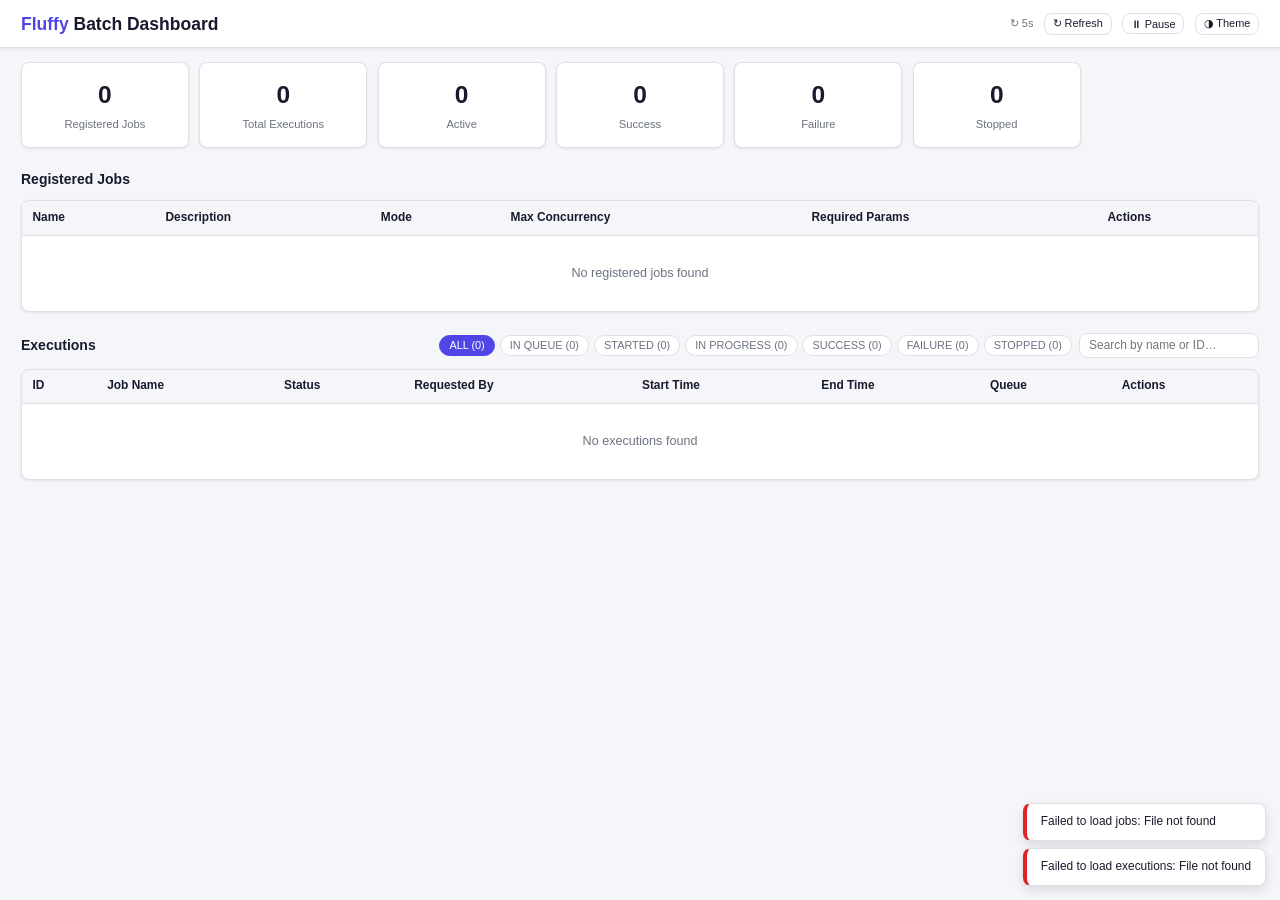
==== fluffy-batch-starter/src/main/resources/static/fluffy-dashboard/index.html @ 8038ce10 "Add dashboard: static assets, backend config, tests, and docs - DashboardProperties for configurable" ====
<!DOCTYPE html>
<html lang="en">
<head>
  <meta charset="UTF-8">
  <meta name="viewport" content="width=device-width, initial-scale=1.0">
  <title>Fluffy Batch Dashboard</title>
  <link rel="stylesheet" href="css/dashboard.css">
</head>
<body>

  <!-- Header -->
  <header class="header" role="banner">
    <div class="header-left">
      <div class="header-title"><span>Fluffy</span> Batch Dashboard</div>
      <span id="dashboard-title" style="display:none"></span>
    </div>
    <div class="header-right">
      <div id="auth-section" class="token-section" style="display:none">
        <label for="token-input" class="text-muted" style="font-size:0.82rem;">Token:</label>
        <input type="password" id="token-input" class="token-input" placeholder="Bearer token" autocomplete="off">
      </div>
      <span id="refresh-indicator" class="refresh-indicator"></span>
      <button id="btn-refresh" class="btn btn-sm" title="Refresh now">↻ Refresh</button>
      <button id="btn-toggle-pause" class="btn btn-sm" title="Pause / resume auto-refresh">⏸ Pause</button>
      <button id="theme-toggle" class="btn btn-sm" title="Toggle dark/light theme">◑ Theme</button>
    </div>
  </header>

  <main class="container" role="main">

    <!-- Summary Cards -->
    <section class="section" aria-label="Summary">
      <div id="summary-cards" class="summary-cards"></div>
    </section>

    <!-- Registered Jobs -->
    <section class="section" aria-label="Registered Jobs">
      <div class="section-header">
        <h2 class="section-title">Registered Jobs</h2>
      </div>
      <div class="table-wrap">
        <table>
          <thead>
            <tr>
              <th>Name</th>
              <th>Description</th>
              <th>Mode</th>
              <th>Max Concurrency</th>
              <th>Required Params</th>
              <th>Actions</th>
            </tr>
          </thead>
          <tbody id="jobs-tbody">
            <tr><td colspan="6" class="empty-state">Loading…</td></tr>
          </tbody>
        </table>
      </div>
    </section>

    <!-- Executions -->
    <section class="section" aria-label="Executions">
      <div class="section-header">
        <h2 class="section-title">Executions</h2>
        <div class="filters">
          <div id="status-filters" class="filter-group"></div>
          <input type="text" id="search-input" class="search-input" placeholder="Search by name or ID…" aria-label="Search executions">
        </div>
      </div>
      <div class="table-wrap">
        <table>
          <thead>
            <tr>
              <th>ID</th>
              <th>Job Name</th>
              <th>Status</th>
              <th>Requested By</th>
              <th>Start Time</th>
              <th>End Time</th>
              <th>Queue</th>
              <th>Actions</th>
            </tr>
          </thead>
          <tbody id="executions-tbody">
            <tr><td colspan="8" class="empty-state">Loading…</td></tr>
          </tbody>
        </table>
      </div>
    </section>

  </main>

  <!-- Detail Modal -->
  <div id="detail-modal" class="modal-overlay hidden" role="dialog" aria-modal="true" aria-label="Execution Details">
    <div class="modal">
      <div class="modal-header">
        <h3 class="modal-title">Execution Details</h3>
        <button class="modal-close" aria-label="Close">&times;</button>
      </div>
      <div id="detail-body"></div>
    </div>
  </div>

  <!-- Start Job Modal -->
  <div id="start-job-modal" class="modal-overlay hidden" role="dialog" aria-modal="true" aria-label="Start Job">
    <div class="modal">
      <div class="modal-header">
        <h3 class="modal-title" id="start-job-title">Start Job</h3>
        <button class="modal-close" aria-label="Close">&times;</button>
      </div>
      <form id="start-job-form"></form>
    </div>
  </div>

  <!-- Toast Container -->
  <div id="toast-container" class="toast-container" role="status" aria-live="polite"></div>

  <!-- Scripts (order matters) -->
  <script src="js/api-client.js"></script>
  <script src="js/state.js"></script>
  <script src="js/render.js"></script>
  <script src="js/events.js"></script>
  <script src="js/app.js"></script>
</body>
</html>
---- fluffy-batch-starter/src/main/resources/static/fluffy-dashboard/css/dashboard.css ----
/* ===== Fluffy Batch Dashboard — Stylesheet ===== */
:root {
  --bg: #f4f6f9;
  --surface: #ffffff;
  --border: #dde1e6;
  --text: #1a1a2e;
  --text-muted: #6b7280;
  --primary: #4f46e5;
  --primary-hover: #4338ca;
  --danger: #dc2626;
  --danger-hover: #b91c1c;
  --success: #16a34a;
  --warning: #d97706;
  --info: #2563eb;
  --radius: 8px;
  --shadow: 0 1px 3px rgba(0,0,0,0.08);
  --shadow-lg: 0 4px 12px rgba(0,0,0,0.12);
  --font: -apple-system, BlinkMacSystemFont, 'Segoe UI', Roboto, 'Helvetica Neue', Arial, sans-serif;
  --mono: 'SFMono-Regular', Consolas, 'Liberation Mono', Menlo, monospace;
}
[data-theme="dark"] {
  --bg: #0f172a;
  --surface: #1e293b;
  --border: #334155;
  --text: #e2e8f0;
  --text-muted: #94a3b8;
  --shadow: 0 1px 3px rgba(0,0,0,0.3);
  --shadow-lg: 0 4px 12px rgba(0,0,0,0.4);
}
*, *::before, *::after { box-sizing: border-box; margin: 0; padding: 0; }
html { font-size: 14px; }
body {
  font-family: var(--font);
  background: var(--bg);
  color: var(--text);
  line-height: 1.5;
  min-height: 100vh;
}
a { color: var(--primary); text-decoration: none; }
a:hover { text-decoration: underline; }

/* --- Header --- */
.header {
  background: var(--surface);
  border-bottom: 1px solid var(--border);
  padding: 0.75rem 1.5rem;
  display: flex;
  align-items: center;
  justify-content: space-between;
  position: sticky;
  top: 0;
  z-index: 100;
  box-shadow: var(--shadow);
}
.header-left { display: flex; align-items: center; gap: 0.75rem; }
.header-title { font-size: 1.25rem; font-weight: 700; }
.header-title span { color: var(--primary); }
.header-right { display: flex; align-items: center; gap: 0.75rem; }

/* --- Buttons --- */
.btn {
  display: inline-flex;
  align-items: center;
  gap: 0.35rem;
  padding: 0.4rem 0.85rem;
  border: 1px solid var(--border);
  border-radius: var(--radius);
  background: var(--surface);
  color: var(--text);
  font-size: 0.85rem;
  cursor: pointer;
  transition: background 0.15s, border-color 0.15s;
  white-space: nowrap;
}
.btn:hover { background: var(--bg); }
.btn:focus-visible { outline: 2px solid var(--primary); outline-offset: 2px; }
.btn-primary { background: var(--primary); color: #fff; border-color: var(--primary); }
.btn-primary:hover { background: var(--primary-hover); }
.btn-danger { background: var(--danger); color: #fff; border-color: var(--danger); }
.btn-danger:hover { background: var(--danger-hover); }
.btn-sm { padding: 0.25rem 0.55rem; font-size: 0.78rem; }
.btn:disabled { opacity: 0.5; cursor: not-allowed; }

/* --- Layout --- */
.container { max-width: 1320px; margin: 0 auto; padding: 1rem 1.5rem; }
.section { margin-bottom: 1.5rem; }
.section-header {
  display: flex;
  align-items: center;
  justify-content: space-between;
  margin-bottom: 0.75rem;
  flex-wrap: wrap;
  gap: 0.5rem;
}
.section-title { font-size: 1rem; font-weight: 600; }

/* --- Summary Cards --- */
.summary-cards {
  display: grid;
  grid-template-columns: repeat(auto-fill, minmax(150px, 1fr));
  gap: 0.75rem;
}
.summary-card {
  background: var(--surface);
  border: 1px solid var(--border);
  border-radius: var(--radius);
  padding: 1rem;
  text-align: center;
  box-shadow: var(--shadow);
}
.summary-card .count { font-size: 1.75rem; font-weight: 700; }
.summary-card .label { font-size: 0.8rem; color: var(--text-muted); margin-top: 0.15rem; }

/* --- Tables --- */
.table-wrap {
  overflow-x: auto;
  background: var(--surface);
  border: 1px solid var(--border);
  border-radius: var(--radius);
  box-shadow: var(--shadow);
}
table { width: 100%; border-collapse: collapse; }
thead { background: var(--bg); }
th, td {
  padding: 0.55rem 0.75rem;
  text-align: left;
  border-bottom: 1px solid var(--border);
  font-size: 0.85rem;
}
th { font-weight: 600; white-space: nowrap; }
tbody tr:hover { background: var(--bg); }
tbody tr:last-child td { border-bottom: none; }

/* --- Status Badges --- */
.badge {
  display: inline-block;
  padding: 0.15rem 0.55rem;
  border-radius: 999px;
  font-size: 0.72rem;
  font-weight: 600;
  text-transform: uppercase;
  letter-spacing: 0.03em;
}
.badge-in_queue { background: #dbeafe; color: #1e40af; }
.badge-started { background: #e0e7ff; color: #3730a3; }
.badge-in_progress { background: #fef3c7; color: #92400e; }
.badge-success { background: #dcfce7; color: #166534; }
.badge-failure { background: #fee2e2; color: #991b1b; }
.badge-stopped { background: #f3f4f6; color: #4b5563; }
[data-theme="dark"] .badge-in_queue { background: #1e3a5f; color: #93c5fd; }
[data-theme="dark"] .badge-started { background: #312e81; color: #a5b4fc; }
[data-theme="dark"] .badge-in_progress { background: #78350f; color: #fde68a; }
[data-theme="dark"] .badge-success { background: #14532d; color: #86efac; }
[data-theme="dark"] .badge-failure { background: #7f1d1d; color: #fca5a5; }
[data-theme="dark"] .badge-stopped { background: #374151; color: #d1d5db; }

/* --- Filters --- */
.filters {
  display: flex;
  flex-wrap: wrap;
  gap: 0.5rem;
  align-items: center;
}
.filter-group { display: flex; flex-wrap: wrap; gap: 0.35rem; }
.filter-btn {
  padding: 0.25rem 0.65rem;
  border: 1px solid var(--border);
  border-radius: 999px;
  background: var(--surface);
  color: var(--text-muted);
  font-size: 0.78rem;
  cursor: pointer;
  transition: all 0.15s;
}
.filter-btn:hover { border-color: var(--primary); color: var(--primary); }
.filter-btn.active { background: var(--primary); color: #fff; border-color: var(--primary); }
.search-input {
  padding: 0.35rem 0.65rem;
  border: 1px solid var(--border);
  border-radius: var(--radius);
  background: var(--surface);
  color: var(--text);
  font-size: 0.85rem;
  min-width: 180px;
}
.search-input:focus { outline: 2px solid var(--primary); outline-offset: -1px; }

/* --- Token Input --- */
.token-section {
  display: flex;
  align-items: center;
  gap: 0.5rem;
}
.token-input {
  padding: 0.35rem 0.65rem;
  border: 1px solid var(--border);
  border-radius: var(--radius);
  background: var(--surface);
  color: var(--text);
  font-size: 0.85rem;
  width: 220px;
}
.token-input:focus { outline: 2px solid var(--primary); outline-offset: -1px; }

/* --- Modal --- */
.modal-overlay {
  position: fixed;
  inset: 0;
  background: rgba(0,0,0,0.45);
  display: flex;
  align-items: center;
  justify-content: center;
  z-index: 200;
  padding: 1rem;
}
.modal-overlay.hidden { display: none; }
.modal {
  background: var(--surface);
  border-radius: var(--radius);
  box-shadow: var(--shadow-lg);
  width: 100%;
  max-width: 560px;
  max-height: 85vh;
  overflow-y: auto;
  padding: 1.5rem;
}
.modal-header {
  display: flex;
  align-items: center;
  justify-content: space-between;
  margin-bottom: 1rem;
}
.modal-title { font-size: 1.1rem; font-weight: 600; }
.modal-close {
  background: none;
  border: none;
  font-size: 1.35rem;
  cursor: pointer;
  color: var(--text-muted);
  line-height: 1;
  padding: 0.15rem 0.3rem;
}
.modal-close:hover { color: var(--text); }

/* --- Forms --- */
.form-group { margin-bottom: 0.85rem; }
.form-label { display: block; font-size: 0.82rem; font-weight: 600; margin-bottom: 0.25rem; }
.form-input, .form-textarea {
  width: 100%;
  padding: 0.4rem 0.65rem;
  border: 1px solid var(--border);
  border-radius: var(--radius);
  background: var(--surface);
  color: var(--text);
  font-size: 0.85rem;
  font-family: var(--font);
}
.form-textarea { min-height: 60px; resize: vertical; font-family: var(--mono); }
.form-input:focus, .form-textarea:focus { outline: 2px solid var(--primary); outline-offset: -1px; }

/* --- Detail Panel --- */
.detail-grid {
  display: grid;
  grid-template-columns: 140px 1fr;
  gap: 0.35rem 0.75rem;
  font-size: 0.85rem;
}
.detail-label { font-weight: 600; color: var(--text-muted); }
.detail-value { word-break: break-all; }
.detail-value pre {
  background: var(--bg);
  padding: 0.5rem;
  border-radius: var(--radius);
  font-size: 0.8rem;
  overflow-x: auto;
  font-family: var(--mono);
  white-space: pre-wrap;
}

/* --- Toast --- */
.toast-container {
  position: fixed;
  bottom: 1rem;
  right: 1rem;
  z-index: 300;
  display: flex;
  flex-direction: column;
  gap: 0.5rem;
  pointer-events: none;
}
.toast {
  pointer-events: auto;
  background: var(--surface);
  border: 1px solid var(--border);
  border-radius: var(--radius);
  padding: 0.65rem 1rem;
  box-shadow: var(--shadow-lg);
  font-size: 0.85rem;
  display: flex;
  align-items: center;
  gap: 0.5rem;
  animation: toast-in 0.25s ease;
  max-width: 380px;
}
.toast.toast-success { border-left: 4px solid var(--success); }
.toast.toast-error { border-left: 4px solid var(--danger); }
.toast.toast-info { border-left: 4px solid var(--info); }
@keyframes toast-in {
  from { opacity: 0; transform: translateY(10px); }
  to { opacity: 1; transform: translateY(0); }
}

/* --- Misc --- */
.empty-state {
  text-align: center;
  padding: 2rem;
  color: var(--text-muted);
  font-size: 0.9rem;
}
.mono { font-family: var(--mono); font-size: 0.8rem; }
.text-muted { color: var(--text-muted); }
.actions { display: flex; gap: 0.35rem; }
.refresh-indicator { font-size: 0.78rem; color: var(--text-muted); }
.refresh-indicator.paused { color: var(--warning); }

/* --- Responsive --- */
@media (max-width: 768px) {
  .container { padding: 0.75rem; }
  .summary-cards { grid-template-columns: repeat(3, 1fr); }
  .header { padding: 0.5rem 0.75rem; }
  .filters { flex-direction: column; align-items: stretch; }
}
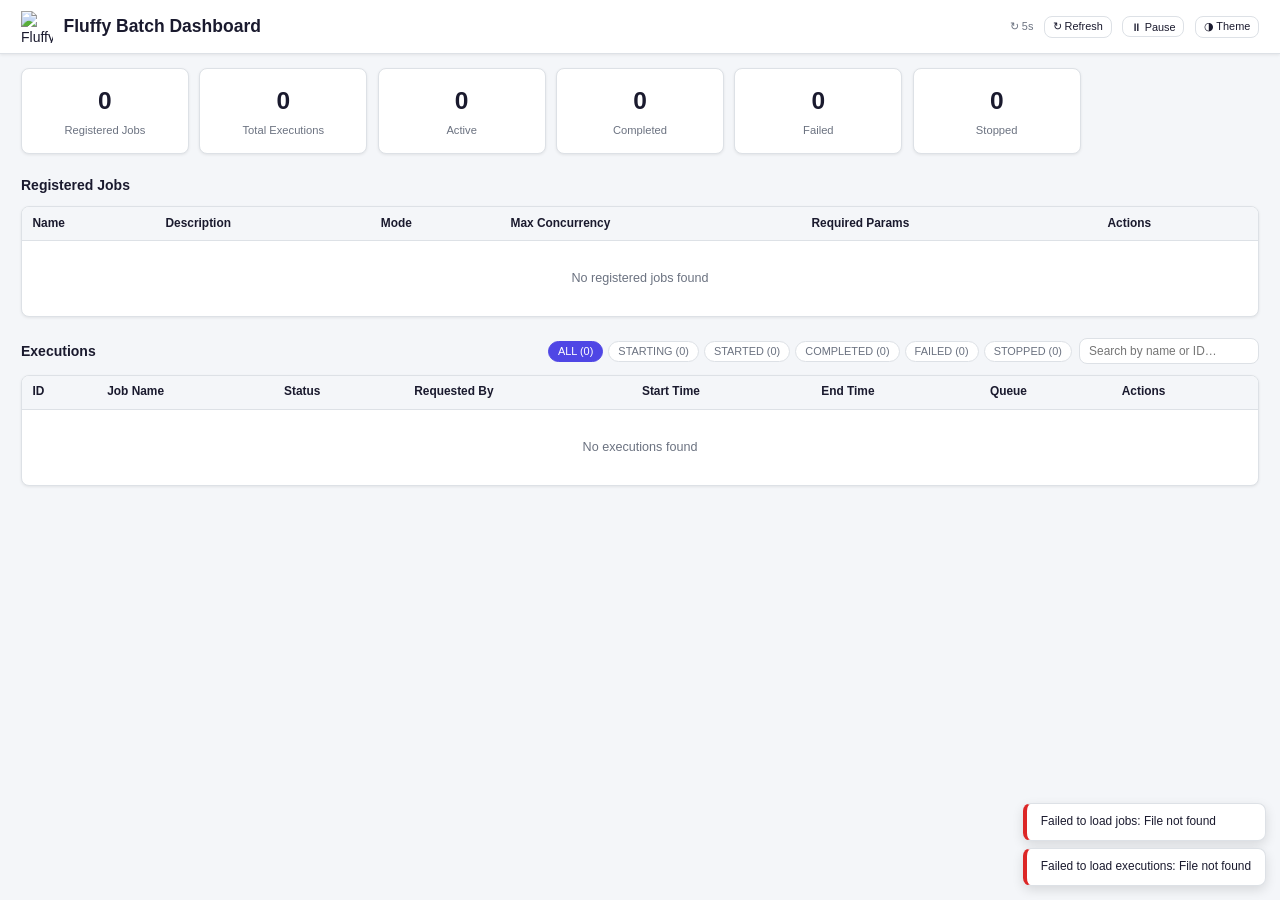
==== commit 8403b7d0: "Adding boundary and title to aggregator dashboard, plus some related UI improvements and a few tweak" ====
--- a/fluffy-batch-starter/src/main/resources/static/fluffy-dashboard/index.html
+++ b/fluffy-batch-starter/src/main/resources/static/fluffy-dashboard/index.html
@@ -4,6 +4,7 @@
   <meta charset="UTF-8">
   <meta name="viewport" content="width=device-width, initial-scale=1.0">
   <title>Fluffy Batch Dashboard</title>
+  <link rel="icon" type="image/svg+xml" href="/fluffy.svg">
   <link rel="stylesheet" href="css/dashboard.css">
 </head>
 <body>
@@ -11,7 +12,8 @@
   <!-- Header -->
   <header class="header" role="banner">
     <div class="header-left">
-      <div class="header-title"><span>Fluffy</span> Batch Dashboard</div>
+      <img src="/fluffy.svg" alt="Fluffy" class="header-logo">
+      <div class="header-title" id="header-title"><span>Fluffy</span> Batch Dashboard</div>
       <span id="dashboard-title" style="display:none"></span>
     </div>
     <div class="header-right">
--- a/fluffy-batch-starter/src/main/resources/static/fluffy-dashboard/css/dashboard.css
+++ b/fluffy-batch-starter/src/main/resources/static/fluffy-dashboard/css/dashboard.css
@@ -53,6 +53,7 @@
   box-shadow: var(--shadow);
 }
 .header-left { display: flex; align-items: center; gap: 0.75rem; }
+.header-logo { width: 32px; height: 32px; }
 .header-title { font-size: 1.25rem; font-weight: 700; }
 .header-title span { color: var(--primary); }
 .header-right { display: flex; align-items: center; gap: 0.75rem; }
@@ -141,17 +142,15 @@
   text-transform: uppercase;
   letter-spacing: 0.03em;
 }
-.badge-in_queue { background: #dbeafe; color: #1e40af; }
-.badge-started { background: #e0e7ff; color: #3730a3; }
-.badge-in_progress { background: #fef3c7; color: #92400e; }
-.badge-success { background: #dcfce7; color: #166534; }
-.badge-failure { background: #fee2e2; color: #991b1b; }
+.badge-starting { background: #dbeafe; color: #1e40af; }
+.badge-started { background: #fef3c7; color: #92400e; }
+.badge-completed { background: #dcfce7; color: #166534; }
+.badge-failed { background: #fee2e2; color: #991b1b; }
 .badge-stopped { background: #f3f4f6; color: #4b5563; }
-[data-theme="dark"] .badge-in_queue { background: #1e3a5f; color: #93c5fd; }
-[data-theme="dark"] .badge-started { background: #312e81; color: #a5b4fc; }
-[data-theme="dark"] .badge-in_progress { background: #78350f; color: #fde68a; }
-[data-theme="dark"] .badge-success { background: #14532d; color: #86efac; }
-[data-theme="dark"] .badge-failure { background: #7f1d1d; color: #fca5a5; }
+[data-theme="dark"] .badge-starting { background: #1e3a5f; color: #93c5fd; }
+[data-theme="dark"] .badge-started { background: #78350f; color: #fde68a; }
+[data-theme="dark"] .badge-completed { background: #14532d; color: #86efac; }
+[data-theme="dark"] .badge-failed { background: #7f1d1d; color: #fca5a5; }
 [data-theme="dark"] .badge-stopped { background: #374151; color: #d1d5db; }
 
 /* --- Filters --- */
@@ -319,6 +318,7 @@
 }
 .mono { font-family: var(--mono); font-size: 0.8rem; }
 .text-muted { color: var(--text-muted); }
+.required-marker { color: var(--danger); }
 .actions { display: flex; gap: 0.35rem; }
 .refresh-indicator { font-size: 0.78rem; color: var(--text-muted); }
 .refresh-indicator.paused { color: var(--warning); }
